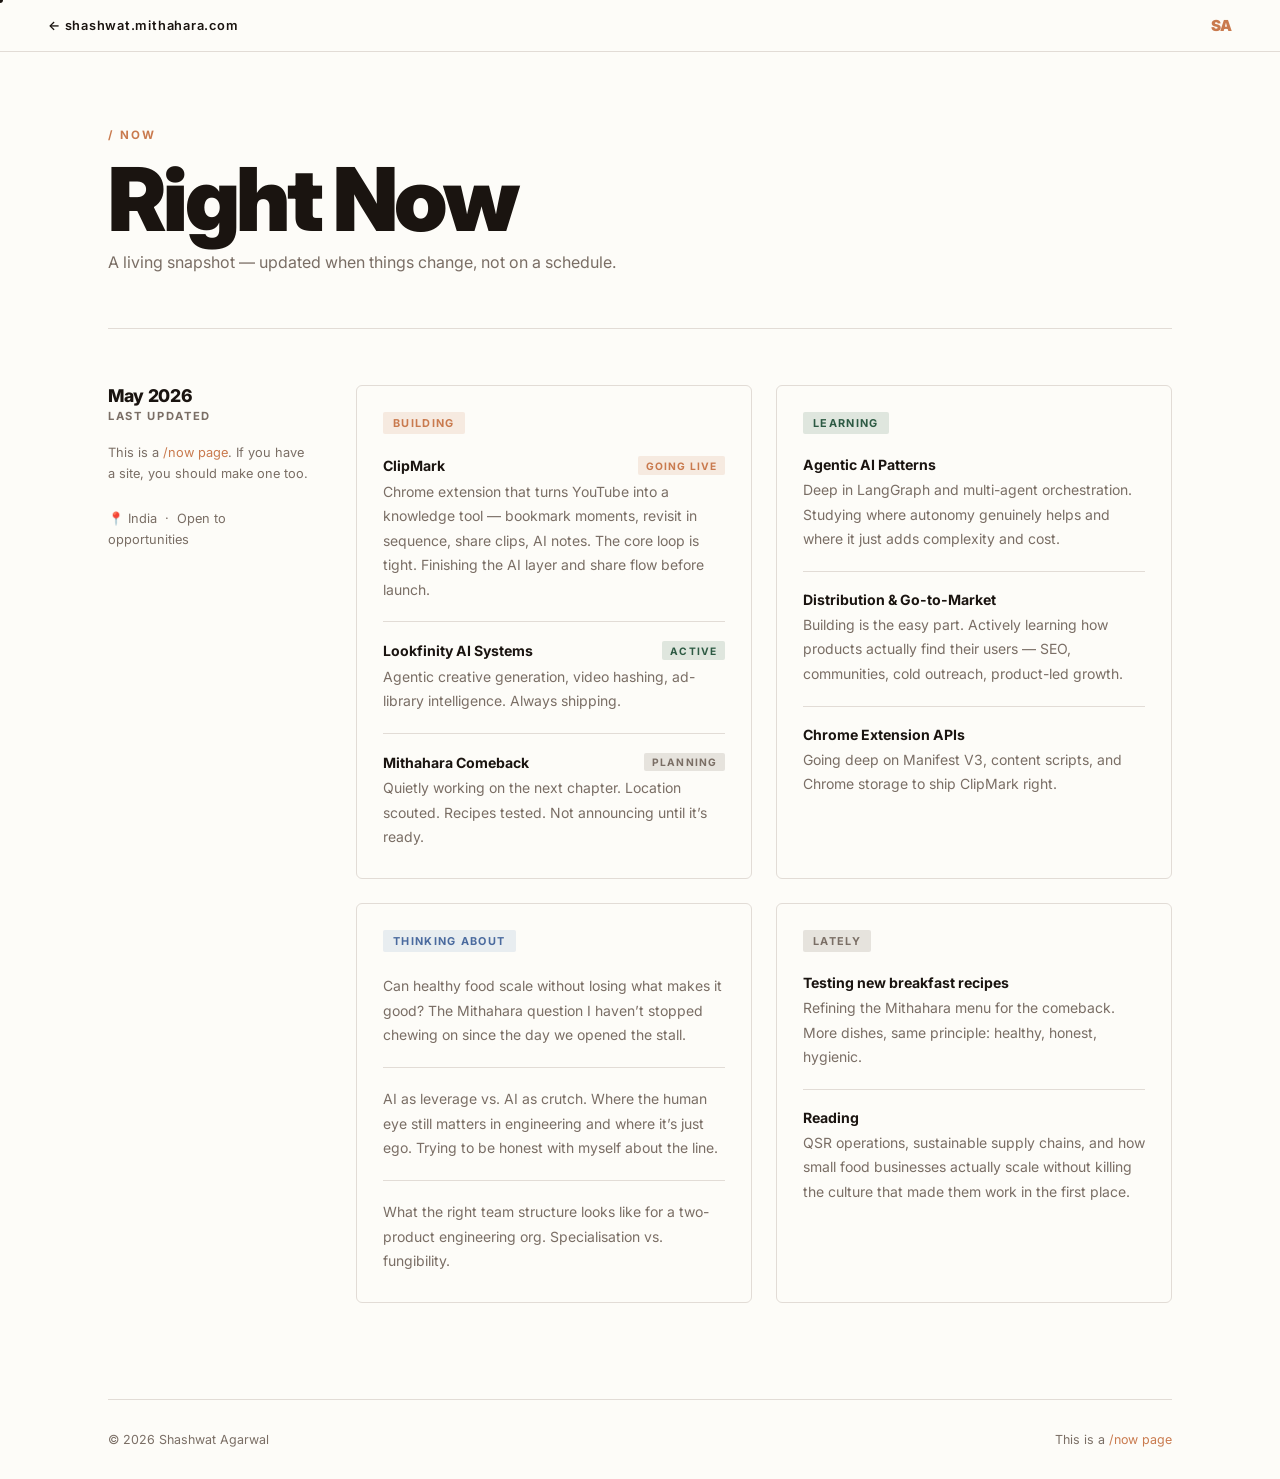
==== now.html @ 538aa61a "Add "Now" page and update navigation links for current focus Co-authored-by: Copilot <copilot@github" ====
<!DOCTYPE html>
<html lang="en">
<head>
  <meta charset="UTF-8" />
  <meta name="viewport" content="width=device-width, initial-scale=1.0" />
  <meta name="description" content="What Shashwat Agarwal is focused on right now — May 2026." />
  <title>Now — Shashwat Agarwal</title>
  <link rel="preconnect" href="https://fonts.googleapis.com" />
  <link rel="preconnect" href="https://fonts.gstatic.com" crossorigin />
  <link href="https://fonts.googleapis.com/css2?family=Inter:ital,wght@0,300;0,400;0,500;0,600;0,700;0,800;0,900;1,400&display=swap" rel="stylesheet" />
  <link rel="stylesheet" href="style.css" />
  <style>
    /* ── Now-page overrides ── */
    .now-page-nav {
      position: fixed; top: 0; left: 0; right: 0; z-index: 200;
      background: var(--bg);
      border-bottom: 1px solid var(--border);
      padding: 1rem 3rem;
      display: flex; justify-content: space-between; align-items: center;
    }
    .now-page-nav a {
      text-decoration: none; color: var(--text);
      font-size: 0.8rem; font-weight: 600;
      letter-spacing: 0.06em;
      display: flex; align-items: center; gap: 0.4rem;
      transition: color 0.2s;
    }
    .now-page-nav a:hover { color: var(--accent); }
    .now-page-logo {
      font-size: 0.95rem; font-weight: 900;
      letter-spacing: -0.02em; color: var(--accent);
    }
    .now-page-hero {
      padding: 8rem 0 0;
    }
    .now-page-eyebrow {
      font-size: 0.72rem; font-weight: 700;
      letter-spacing: 0.2em; text-transform: uppercase;
      color: var(--accent); margin-bottom: 0.8rem;
    }
    .now-page-title {
      font-size: clamp(3rem, 7vw, 5.5rem);
      font-weight: 900; letter-spacing: -0.04em;
      line-height: 1; color: var(--text);
      margin-bottom: 0.6rem;
    }
    .now-page-subtitle {
      font-size: 1rem; color: var(--muted);
      margin-bottom: 3.5rem;
    }
    .now-page-divider {
      height: 1px; background: var(--border); margin-bottom: 3.5rem;
    }
    .now-page-body {
      display: grid;
      grid-template-columns: 200px 1fr;
      gap: 3rem;
      padding-bottom: 6rem;
    }
    .now-page-meta {
      position: sticky; top: 5.5rem; align-self: start;
    }
    .now-page-meta-date {
      font-size: 1.1rem; font-weight: 800;
      letter-spacing: -0.02em; color: var(--text);
    }
    .now-page-meta-label {
      font-size: 0.7rem; font-weight: 700;
      letter-spacing: 0.15em; text-transform: uppercase;
      color: var(--muted); margin-top: 0.15rem;
    }
    .now-page-meta-note {
      font-size: 0.8rem; line-height: 1.65;
      color: var(--muted); margin-top: 1.2rem;
    }
    .now-page-meta-note a { color: var(--accent); text-decoration: none; }
    .now-page-meta-note a:hover { text-decoration: underline; }
    .now-page-cards {
      display: grid;
      grid-template-columns: repeat(2, 1fr);
      gap: 1.5rem;
    }
    .now-page-footer {
      border-top: 1px solid var(--border);
      padding: 2rem 0;
      display: flex; justify-content: space-between; align-items: center;
      font-size: 0.78rem; color: var(--muted);
    }
    .now-page-footer a {
      color: var(--accent); text-decoration: none;
    }
    .now-page-footer a:hover { text-decoration: underline; }
    @media (max-width: 1024px) {
      .now-page-nav { padding: 1rem 2rem; }
      .now-page-body { grid-template-columns: 1fr; gap: 1.5rem; }
      .now-page-meta { position: static; }
    }
    @media (max-width: 768px) {
      .now-page-nav { padding: 1rem 1.5rem; }
      .now-page-cards { grid-template-columns: 1fr; }
    }
  </style>
</head>
<body>
  <div class="scroll-bar" aria-hidden="true"></div>

  <nav class="now-page-nav">
    <a href="/">&#8592; shashwat.mithahara.com</a>
    <span class="now-page-logo">SA</span>
  </nav>

  <div class="container">
    <div class="now-page-hero">
      <div class="now-page-eyebrow">/ now</div>
      <h1 class="now-page-title">Right Now</h1>
      <p class="now-page-subtitle">A living snapshot &mdash; updated when things change, not on a schedule.</p>
      <div class="now-page-divider"></div>
    </div>

    <div class="now-page-body">

      <div class="now-page-meta">
        <div class="now-page-meta-date">May 2026</div>
        <div class="now-page-meta-label">Last updated</div>
        <div class="now-page-meta-note">
          This is a <a href="https://nownownow.com/about" target="_blank" rel="noopener noreferrer">/now page</a>.
          If you have a site, you should make one too.
        </div>
        <div class="now-page-meta-note" style="margin-top: 1.5rem;">
          📍 India &nbsp;&middot;&nbsp; Open to opportunities
        </div>
      </div>

      <div class="now-page-cards">

        <div class="now-card">
          <div class="now-card-header">
            <span class="now-tag now-tag-building">Building</span>
          </div>
          <div class="now-card-items">
            <div class="now-item">
              <div class="now-item-top">
                <span class="now-item-name">ClipMark</span>
                <span class="now-status now-status-live">Going Live</span>
              </div>
              <p class="now-item-desc">Chrome extension that turns YouTube into a knowledge tool &mdash; bookmark moments, revisit in sequence, share clips, AI notes. The core loop is tight. Finishing the AI layer and share flow before launch.</p>
            </div>
            <div class="now-item">
              <div class="now-item-top">
                <span class="now-item-name">Lookfinity AI Systems</span>
                <span class="now-status now-status-active">Active</span>
              </div>
              <p class="now-item-desc">Agentic creative generation, video hashing, ad-library intelligence. Always shipping.</p>
            </div>
            <div class="now-item">
              <div class="now-item-top">
                <span class="now-item-name">Mithahara Comeback</span>
                <span class="now-status now-status-planning">Planning</span>
              </div>
              <p class="now-item-desc">Quietly working on the next chapter. Location scouted. Recipes tested. Not announcing until it&rsquo;s ready.</p>
            </div>
          </div>
        </div>

        <div class="now-card">
          <div class="now-card-header">
            <span class="now-tag now-tag-learning">Learning</span>
          </div>
          <div class="now-card-items">
            <div class="now-item">
              <div class="now-item-top">
                <span class="now-item-name">Agentic AI Patterns</span>
              </div>
              <p class="now-item-desc">Deep in LangGraph and multi-agent orchestration. Studying where autonomy genuinely helps and where it just adds complexity and cost.</p>
            </div>
            <div class="now-item">
              <div class="now-item-top">
                <span class="now-item-name">Distribution &amp; Go-to-Market</span>
              </div>
              <p class="now-item-desc">Building is the easy part. Actively learning how products actually find their users &mdash; SEO, communities, cold outreach, product-led growth.</p>
            </div>
            <div class="now-item">
              <div class="now-item-top">
                <span class="now-item-name">Chrome Extension APIs</span>
              </div>
              <p class="now-item-desc">Going deep on Manifest V3, content scripts, and Chrome storage to ship ClipMark right.</p>
            </div>
          </div>
        </div>

        <div class="now-card">
          <div class="now-card-header">
            <span class="now-tag now-tag-thinking">Thinking About</span>
          </div>
          <div class="now-card-items">
            <div class="now-item">
              <p class="now-item-desc">Can healthy food scale without losing what makes it good? The Mithahara question I haven&rsquo;t stopped chewing on since the day we opened the stall.</p>
            </div>
            <div class="now-item">
              <p class="now-item-desc">AI as leverage vs. AI as crutch. Where the human eye still matters in engineering and where it&rsquo;s just ego. Trying to be honest with myself about the line.</p>
            </div>
            <div class="now-item">
              <p class="now-item-desc">What the right team structure looks like for a two-product engineering org. Specialisation vs. fungibility.</p>
            </div>
          </div>
        </div>

        <div class="now-card">
          <div class="now-card-header">
            <span class="now-tag now-tag-lately">Lately</span>
          </div>
          <div class="now-card-items">
            <div class="now-item">
              <div class="now-item-top">
                <span class="now-item-name">Testing new breakfast recipes</span>
              </div>
              <p class="now-item-desc">Refining the Mithahara menu for the comeback. More dishes, same principle: healthy, honest, hygienic.</p>
            </div>
            <div class="now-item">
              <div class="now-item-top">
                <span class="now-item-name">Reading</span>
              </div>
              <p class="now-item-desc">QSR operations, sustainable supply chains, and how small food businesses actually scale without killing the culture that made them work in the first place.</p>
            </div>
          </div>
        </div>

      </div>
    </div>

    <div class="now-page-footer">
      <span>&copy; 2026 Shashwat Agarwal</span>
      <span>This is a <a href="https://nownownow.com/about" target="_blank" rel="noopener noreferrer">/now page</a></span>
    </div>
  </div>

  <div class="cursor-dot" aria-hidden="true"></div>
  <div class="cursor-ring" aria-hidden="true"></div>

  <script>
    // Scroll progress bar
    const bar = document.querySelector('.scroll-bar');
    if (bar) {
      window.addEventListener('scroll', () => {
        const h = document.documentElement;
        bar.style.transform = `scaleX(${h.scrollTop / (h.scrollHeight - h.clientHeight)})`;
      }, { passive: true });
    }

    // Custom cursor
    const prefersMotion = window.matchMedia('(prefers-reduced-motion: no-preference)').matches;
    if (prefersMotion && window.matchMedia('(hover: hover)').matches) {
      const dot  = document.querySelector('.cursor-dot');
      const ring = document.querySelector('.cursor-ring');
      if (dot && ring) {
        let mx = -100, my = -100, rx = -100, ry = -100;
        window.addEventListener('mousemove', e => {
          mx = e.clientX; my = e.clientY;
          dot.style.left = mx + 'px'; dot.style.top = my + 'px';
        }, { passive: true });
        (function lerp() {
          rx += (mx - rx) * 0.12; ry += (my - ry) * 0.12;
          ring.style.left = rx + 'px'; ring.style.top = ry + 'px';
          requestAnimationFrame(lerp);
        })();
        document.querySelectorAll('a').forEach(el => {
          el.addEventListener('mouseenter', () => document.body.classList.add('cursor-hover'));
          el.addEventListener('mouseleave', () => document.body.classList.remove('cursor-hover'));
        });
      }
    }
  </script>
</body>
</html>
---- style.css ----
*, *::before, *::after { margin: 0; padding: 0; box-sizing: border-box; }

:root {
  --bg:      #FDFCF8;
  --text:    #1a1410;
  --accent:  #c97a4e;
  --green:   #2d5a43;
  --muted:   #7a6e65;
  --border:  #e2dcd6;
}

html { scroll-behavior: smooth; }

body {
  font-family: 'Inter', sans-serif;
  background: var(--bg);
  color: var(--text);
  overflow-x: hidden;
}

/* ─── NAV ─── */
nav {
  position: fixed; top: 0; left: 0; right: 0; z-index: 200;
  background: var(--bg);
  border-bottom: 1px solid var(--border);
  padding: 1rem 3rem;
  display: flex; justify-content: space-between; align-items: center;
  transition: transform 0.32s ease;
}
nav.nav-scrolled-down { transform: translateY(-100%); }
.nav-logo {
  font-size: 0.88rem; font-weight: 800;
  letter-spacing: 0.12em; text-transform: uppercase;
  color: var(--text);
}
.nav-links { display: flex; gap: 2.5rem; list-style: none; }
.nav-links a {
  color: var(--muted); text-decoration: none;
  font-size: 0.75rem; font-weight: 500;
  letter-spacing: 0.1em; text-transform: uppercase;
  transition: color 0.2s;
}
.nav-links a:hover { color: var(--accent); }

/* ─── CONTAINER ─── */
.container { max-width: 1160px; margin: 0 auto; padding: 0 3rem; }

/* ─── HERO ─── */
.hero {
  padding-top: 66px;
  border-bottom: 1px solid var(--border);
}
.hero-top {
  padding: 4rem 0 2.5rem;
  border-bottom: 1px solid var(--border);
  transform-origin: center top;
  will-change: transform, opacity, filter;
}
.hero-eyebrow {
  display: inline-flex; align-items: center; gap: 0.7rem;
  font-size: 0.72rem; font-weight: 700;
  letter-spacing: 0.2em; text-transform: uppercase;
  color: var(--accent); margin-bottom: 1.8rem;
}
.hero-eyebrow::before {
  content: ''; display: block;
  width: 32px; height: 1.5px; background: var(--accent);
}
h1.hero-name {
  font-size: clamp(5.5rem, 13vw, 11rem);
  font-weight: 900; line-height: 0.88;
  letter-spacing: -0.045em;
  color: var(--text);
}
h1.hero-name .line-accent { color: var(--accent); }

.hero-bottom {
  display: grid; grid-template-columns: 1fr 1fr;
  gap: 3rem; align-items: end;
  padding: 2.5rem 0;
  will-change: transform, opacity;
}
.hero-role {
  font-size: 0.95rem; font-weight: 700;
  letter-spacing: 0.04em; color: var(--text);
  margin-bottom: 0.7rem; text-transform: uppercase;
}
.hero-desc {
  font-size: 0.95rem; color: var(--muted);
  line-height: 1.9; max-width: 460px;
}
.hero-right {
  display: flex; flex-direction: column;
  align-items: flex-end; gap: 1.8rem;
}
.hero-available {
  display: flex; align-items: center; gap: 0.55rem;
  font-size: 0.76rem; color: var(--muted);
  letter-spacing: 0.06em; text-transform: uppercase;
}
.status-dot {
  width: 7px; height: 7px; border-radius: 50%;
  background: var(--green); flex-shrink: 0;
  animation: pulse-dot 2.5s infinite;
}
@keyframes pulse-dot {
  0%,100% { opacity: 1; transform: scale(1); }
  50%      { opacity: 0.45; transform: scale(1.6); }
}
.hero-cta { display: flex; gap: 0.8rem; }

/* ─── BUTTONS ─── */
.btn {
  display: inline-flex; align-items: center; gap: 0.45rem;
  padding: 0.75rem 1.6rem;
  font-size: 0.75rem; font-weight: 700;
  letter-spacing: 0.1em; text-transform: uppercase;
  cursor: pointer; text-decoration: none;
  transition: all 0.22s; border-radius: 3px;
}
.btn-primary  { background: var(--accent); color: #fff; border: 1.5px solid var(--accent); }
.btn-primary:hover  { background: #b86a3c; border-color: #b86a3c; }
.btn-secondary { background: transparent; color: var(--text); border: 1.5px solid var(--border); }
.btn-secondary:hover { border-color: var(--text); }

/* ─── SECTION WRAPPER ─── */
.section-wrap { border-bottom: 1px solid var(--border); }

.section-header {
  display: grid; grid-template-columns: 200px 1fr;
  gap: 3rem; align-items: baseline;
  padding: 3.5rem 0 2.5rem;
  position: relative;
}
.section-header::after {
  content: '';
  position: absolute;
  bottom: 0; left: 0; right: 0;
  height: 1px;
  background: var(--border);
  transform-origin: left;
  transform: scaleX(0);
  transition: transform 0.9s cubic-bezier(0.22, 1, 0.36, 1) 0.15s;
}
.section-header.line-drawn::after { transform: scaleX(1); }
.section-num {
  font-size: 0.7rem; font-weight: 700;
  letter-spacing: 0.2em; text-transform: uppercase;
  color: var(--accent); padding-top: 0.4rem;
  position: sticky; top: 5.5rem; align-self: start;
}
.section-title {
  font-size: clamp(2rem, 4vw, 3rem);
  font-weight: 900; letter-spacing: -0.04em;
  overflow: visible;
}

/* ─── WORD-SPLIT TITLE REVEAL ─── */
.word-wrap { display: inline-block; overflow: hidden; vertical-align: bottom; }
@media (prefers-reduced-motion: no-preference) {
  .word-inner {
    display: inline-block;
    transform: translateY(110%);
    transition: transform 0.72s cubic-bezier(0.22, 1, 0.36, 1) calc(var(--wi, 0) * 80ms);
  }
  .section-title.revealed .word-inner { transform: translateY(0); }
}

/* ─── ABOUT ─── */
.about-layout {
  display: grid; grid-template-columns: 200px 1fr;
  gap: 3rem; padding: 3rem 0;
}
.about-avatar {
  width: 100%; aspect-ratio: 1;
  border-radius: 6px; overflow: hidden;
  margin-bottom: 2rem;
}
.about-avatar img {
  width: 100%; height: 100%; object-fit: cover; object-position: center top;
  display: block;
}
.stat-stack { display: flex; flex-direction: column; gap: 1.4rem; }
.stat-num {
  font-size: 2.2rem; font-weight: 900;
  color: var(--accent); letter-spacing: -0.04em; line-height: 1;
}
.stat-lbl {
  font-size: 0.65rem; font-weight: 700;
  text-transform: uppercase; letter-spacing: 0.12em;
  color: var(--muted); margin-top: 0.2rem;
}
.about-body p {
  font-size: 0.97rem; color: var(--muted);
  line-height: 1.95; margin-bottom: 1.3rem;
}
.about-body p:last-child { margin-bottom: 0; }
.highlight { color: var(--accent); font-weight: 600; }

/* ─── SKILLS ─── */
.skills-layout {
  display: grid; grid-template-columns: 200px 1fr;
  gap: 3rem; padding: 3rem 0;
}
.skills-grid { display: flex; flex-wrap: wrap; gap: 0.6rem; align-content: flex-start; }
.skill-tag {
  display: flex; align-items: center; gap: 0.5rem;
  border: 1.5px solid var(--border); border-radius: 3px;
  padding: 0.5rem 1rem; font-size: 0.83rem; font-weight: 500; color: var(--text);
  transition: all 0.2s;
}
.skill-tag:hover { border-color: var(--accent); color: var(--accent); transform: translateY(-2px) rotate(0.4deg); }
.skill-tag i[class^="devicon"] { font-size: 1.05rem; flex-shrink: 0; line-height: 1; }
.skill-dot { width: 7px; height: 7px; border-radius: 50%; flex-shrink: 0; }
.skill-category-label { width: 100%; font-size: 0.68rem; letter-spacing: 0.12em; text-transform: uppercase; color: var(--muted); margin-top: 1rem; padding-bottom: 0.1rem; }
.skill-category-label:first-child { margin-top: 0; }

/* ─── EXPERIENCE ─── */
.exp-item {
  display: grid; grid-template-columns: 200px 1fr;
  gap: 3rem; padding: 2.5rem 0;
  border-bottom: 1px solid var(--border);
}
.exp-meta { padding-top: 0.2rem; position: sticky; top: 5.5rem; align-self: start; }
.exp-period {
  font-size: 0.73rem; font-weight: 600;
  color: var(--muted); letter-spacing: 0.06em;
  text-transform: uppercase; margin-bottom: 0.6rem; line-height: 1.6;
}
.exp-badge {
  display: inline-block; font-size: 0.65rem; font-weight: 700;
  letter-spacing: 0.12em; text-transform: uppercase;
  padding: 0.2rem 0.55rem; border-radius: 2px;
  background: rgba(45,90,67,0.1); color: var(--green);
}
.exp-company { font-size: 1.2rem; font-weight: 800; letter-spacing: -0.025em; margin-bottom: 0.3rem; }
.exp-role { font-size: 0.85rem; font-weight: 600; color: var(--accent); margin-bottom: 0.25rem; }
.exp-location { font-size: 0.75rem; color: var(--muted); margin-bottom: 1rem; font-style: italic; }
.exp-desc { font-size: 0.9rem; color: var(--muted); line-height: 1.85; margin-bottom: 1rem; }
.exp-skills { display: flex; flex-wrap: wrap; gap: 0.4rem; }
.exp-skill {
  font-size: 0.7rem; font-weight: 600; padding: 0.2rem 0.65rem;
  border: 1px solid var(--border); border-radius: 2px; color: var(--muted);
}

/* ─── CONTACT ─── */
.contact-layout {
  display: grid; grid-template-columns: 200px 1fr;
  gap: 3rem; padding: 3rem 0;
}
.contact-grid { display: grid; grid-template-columns: repeat(auto-fit, minmax(200px, 1fr)); }
a.contact-card {
  display: flex; flex-direction: column; gap: 0.5rem;
  padding: 2rem 1.8rem; text-decoration: none; color: var(--text);
  border: 1px solid var(--border); margin: 0 -1px -1px 0;
  transition: background 0.22s, color 0.22s, border-color 0.22s;
}
a.contact-card:hover { background: var(--accent); color: #fff; border-color: var(--accent); }
a.contact-card:hover .contact-lbl { color: rgba(255,255,255,0.65); }
.contact-icon { font-size: 1.3rem; margin-bottom: 0.6rem; display: flex; align-items: center; }
.contact-icon svg { width: 28px; height: 28px; transition: filter 0.22s; }
a.contact-card:hover .contact-icon svg { filter: brightness(0) invert(1); }
.contact-lbl {
  font-size: 0.65rem; font-weight: 700;
  letter-spacing: 0.15em; text-transform: uppercase; color: var(--muted);
}
.contact-val { font-size: 0.88rem; font-weight: 600; word-break: break-all; }

/* ─── VENTURES ─── */
.venture-layout {
  display: grid; grid-template-columns: 200px 1fr;
  gap: 3rem; padding: 3rem 0;
}
.venture-meta { padding-top: 0.2rem; }
.venture-founded {
  font-size: 0.73rem; font-weight: 600; color: var(--muted);
  letter-spacing: 0.06em; text-transform: uppercase;
  margin-bottom: 0.6rem; line-height: 1.6;
}
.venture-status {
  display: inline-block; font-size: 0.65rem; font-weight: 700;
  letter-spacing: 0.1em; text-transform: uppercase;
  padding: 0.2rem 0.6rem; border-radius: 2px;
  background: rgba(45,90,67,0.1); color: var(--green);
  margin-bottom: 1rem;
}
.venture-link {
  display: block; font-size: 0.8rem; font-weight: 700;
  color: var(--accent); text-decoration: none;
  letter-spacing: 0.04em; transition: opacity 0.2s;
}
.venture-link:hover { opacity: 0.7; }
.venture-stat-strip {
  display: flex; flex-wrap: wrap; gap: 0; margin-bottom: 2.2rem;
  border: 1px solid var(--border); border-radius: 4px; overflow: hidden;
}
.venture-stat {
  flex: 1; min-width: 100px;
  padding: 1.1rem 1.2rem;
  border-right: 1px solid var(--border);
}
.venture-stat:last-child { border-right: none; }
.venture-stat .stat-num { font-size: 1.7rem; }
.venture-stat .stat-lbl { font-size: 0.6rem; }
.venture-item-body > p {
  font-size: 0.97rem; color: var(--muted);
  line-height: 1.95; margin-bottom: 1.3rem;
}
.venture-item-body > p:last-of-type { margin-bottom: 0; }
.venture-callout {
  border-left: 3px solid var(--accent);
  background: rgba(201,122,78,0.05);
  padding: 1.2rem 1.4rem;
  border-radius: 0 4px 4px 0;
  margin-bottom: 1.6rem;
}
.venture-callout-label {
  font-size: 0.65rem; font-weight: 700;
  letter-spacing: 0.16em; text-transform: uppercase;
  color: var(--accent); margin-bottom: 0.4rem;
}
.venture-callout p {
  font-size: 0.9rem; color: var(--text);
  font-weight: 600; line-height: 1.6; margin: 0;
}
.value-pills { display: flex; flex-wrap: wrap; gap: 0.5rem; margin-top: 1.8rem; }
.value-pill {
  font-size: 0.72rem; font-weight: 700;
  letter-spacing: 0.1em; text-transform: uppercase;
  padding: 0.35rem 0.9rem; border-radius: 2px;
  border: 1.5px solid var(--green); color: var(--green);
}
.venture-item {
  display: grid; grid-template-columns: 200px 1fr;
  gap: 3rem; padding: 2.5rem 0;
  border-bottom: 1px solid var(--border);
}
.venture-num {
  font-size: 2.5rem; font-weight: 900; color: var(--border);
  letter-spacing: -0.04em; line-height: 1; margin-bottom: 0.6rem;
}
.venture-item-meta { padding-top: 0.2rem; position: sticky; top: 5.5rem; align-self: start; }
.venture-item-name {
  font-size: 1.3rem; font-weight: 800;
  letter-spacing: -0.03em; margin-bottom: 1.5rem;
}
.venture-tag {
  display: block; font-size: 0.65rem; font-weight: 700;
  letter-spacing: 0.1em; text-transform: uppercase;
  padding: 0.2rem 0.6rem; border-radius: 2px; margin-bottom: 1rem;
}
.venture-tag-hiatus { background: rgba(45,90,67,0.1); color: var(--green); }
.venture-tag-pause  { background: rgba(201,122,78,0.1); color: var(--accent); }
.venture-tag-active { background: var(--green); color: #fff; }

/* ─── FOOTER ─── */
footer {
  padding: 2rem 3rem;
  display: flex; justify-content: space-between; align-items: center;
  color: var(--muted); font-size: 0.75rem; letter-spacing: 0.06em;
}

/* ─── SCROLL ANIMATIONS ─── */
.fade-in { opacity: 0; transform: translateY(20px); transition: opacity 0.55s ease, transform 0.55s ease; }
.fade-in.visible { opacity: 1; transform: translateY(0); }

/* ─── HERO ENTRANCE ─── */
@media (prefers-reduced-motion: no-preference) {
  @keyframes heroFade {
    from { opacity: 0; transform: translateY(16px); }
    to   { opacity: 1; transform: none; }
  }
  .hero-anim {
    animation: heroFade 0.65s cubic-bezier(0.22, 1, 0.36, 1) var(--d, 0s) both;
  }
}

/* ─── SCROLL PROGRESS BAR ─── */
.scroll-bar {
  position: fixed; top: 0; left: 0;
  height: 2px; width: 0%;
  background: var(--accent);
  z-index: 9999; pointer-events: none;
  transition: width 0.08s linear;
}

/* ─── CUSTOM CURSOR ─── */
.cursor-dot,
.cursor-ring {
  display: none;
}
@media (hover: hover) and (prefers-reduced-motion: no-preference) {
  body, a, button, .btn, .skill-tag, .contact-card, [role="button"], input, textarea, select { cursor: none; }
  .cursor-dot {
    display: block;
    position: fixed; width: 6px; height: 6px;
    border-radius: 50%; background: var(--text);
    pointer-events: none; z-index: 99999;
    transform: translate(-50%, -50%);
    transition: background 0.2s;
    top: 0; left: 0;
  }
  .cursor-ring {
    display: block;
    position: fixed; width: 28px; height: 28px;
    border-radius: 50%; border: 1.5px solid var(--accent);
    pointer-events: none; z-index: 99998;
    transform: translate(-50%, -50%);
    opacity: 0.6;
    transition: width 0.22s ease, height 0.22s ease, opacity 0.22s ease;
    top: 0; left: 0;
  }
  body.cursor-hover .cursor-ring {
    width: 44px; height: 44px; opacity: 1;
    background: color-mix(in srgb, var(--accent) 14%, transparent);
  }
  body.cursor-hover .cursor-dot {
    transform: translate(-50%, -50%) scale(0);
    transition: transform 0.18s cubic-bezier(0.22, 1, 0.36, 1);
  }
}

  }
}

/* ─── NOW ─── */
.now-layout {
  display: grid;
  grid-template-columns: 200px 1fr;
  gap: 3rem;
  padding: 2rem 0 4rem;
}
.now-meta {
  position: sticky; top: 5.5rem; align-self: start;
}
.now-date {
  font-size: 1.1rem; font-weight: 800;
  letter-spacing: -0.02em; color: var(--text);
}
.now-dateline {
  font-size: 0.72rem; font-weight: 600;
  letter-spacing: 0.14em; text-transform: uppercase;
  color: var(--muted); margin-top: 0.2rem;
}
.now-note {
  font-size: 0.82rem; line-height: 1.65;
  color: var(--muted); margin-top: 1.2rem;
}
.now-link {
  color: var(--accent); text-decoration: none;
}
.now-link:hover { text-decoration: underline; }
.now-cards {
  display: grid;
  grid-template-columns: repeat(2, 1fr);
  gap: 1.5rem;
}
.now-card {
  border: 1px solid var(--border);
  border-radius: 6px;
  padding: 1.6rem 1.6rem 1.8rem;
  display: flex; flex-direction: column; gap: 1.4rem;
}
.now-card-header { display: flex; align-items: center; gap: 0.6rem; }
.now-tag {
  font-size: 0.68rem; font-weight: 700;
  letter-spacing: 0.12em; text-transform: uppercase;
  padding: 0.25rem 0.65rem; border-radius: 2px;
}
.now-tag-building  { background: color-mix(in srgb, var(--accent) 14%, transparent); color: var(--accent); }
.now-tag-learning  { background: color-mix(in srgb, var(--green) 14%, transparent);  color: var(--green); }
.now-tag-thinking  { background: color-mix(in srgb, #6c8ebf 14%, transparent);        color: #4a6a9e; }
.now-tag-lately    { background: color-mix(in srgb, var(--muted) 18%, transparent);   color: var(--muted); }
.now-card-items {
  display: flex; flex-direction: column; gap: 1.2rem;
}
.now-item { display: flex; flex-direction: column; gap: 0.3rem; }
.now-item + .now-item {
  border-top: 1px solid var(--border);
  padding-top: 1.2rem;
}
.now-item-top {
  display: flex; align-items: center;
  justify-content: space-between; gap: 0.6rem;
  flex-wrap: wrap;
}
.now-item-name {
  font-size: 0.88rem; font-weight: 700;
  color: var(--text);
}
.now-status {
  font-size: 0.64rem; font-weight: 700;
  letter-spacing: 0.1em; text-transform: uppercase;
  padding: 0.2rem 0.55rem; border-radius: 2px; white-space: nowrap;
}
.now-status-live     { background: color-mix(in srgb, var(--accent) 14%, transparent); color: var(--accent); }
.now-status-active   { background: color-mix(in srgb, var(--green)  14%, transparent); color: var(--green); }
.now-status-planning { background: color-mix(in srgb, var(--muted)  18%, transparent); color: var(--muted); }
.now-item-desc {
  font-size: 0.875rem; line-height: 1.75;
  color: var(--muted);
}

/* ─── SIDE GUTTER LABELS ─── */
.gutter-label {
  position: fixed; top: 0; bottom: 0;
  pointer-events: none; z-index: 5;
  display: none;
  align-items: center;
  justify-content: center;
}
.gutter-left {
  left: 0; width: 2rem;
  writing-mode: vertical-rl;
  transform: rotate(180deg);
  font-size: 0.58rem; font-weight: 700;
  letter-spacing: 0.22em; text-transform: uppercase;
  color: var(--border); white-space: nowrap;
}
.gutter-right {
  right: 0; width: 2.5rem;
  flex-direction: column;
  text-align: center;
}
.gutter-section-num {
  font-size: 1.6rem; font-weight: 900;
  letter-spacing: -0.04em; color: var(--muted);
  line-height: 1; transition: color 0.4s ease, transform 0.4s ease;
  display: block;
}
.gutter-section-num.tick {
  color: var(--accent); transform: scale(1.15);
}
.gutter-section-of {
  font-size: 0.55rem; font-weight: 700;
  letter-spacing: 0.16em; text-transform: uppercase;
  color: var(--border); margin-top: 0.4rem; display: block;
}
@media (min-width: 1260px) {
  .gutter-label { display: flex; }
}

/* ─── EASTER TOAST ─── */
.easter-toast {
  position: fixed; bottom: 2.5rem; left: 50%;
  transform: translateX(-50%) translateY(12px);
  background: var(--text); color: var(--bg);
  padding: 0.7rem 1.5rem; border-radius: 4px;
  font-size: 0.78rem; font-weight: 600; letter-spacing: 0.03em;
  opacity: 0; pointer-events: none; z-index: 999999;
  transition: opacity 0.28s ease, transform 0.28s ease;
  white-space: nowrap;
}
.easter-toast.show {
  opacity: 1; transform: translateX(-50%) translateY(0);
}

/* ─── RESPONSIVE ─── */

/* ── Tablet (769px – 1024px) ── */
@media (max-width: 1024px) {
  nav { padding: 1rem 2rem; }
  .container { padding: 0 2rem; }
  .nav-links { gap: 1.8rem; }
  .now-layout { grid-template-columns: 1fr; gap: 1.5rem; }
  .now-meta { position: static; }
}

/* ── Mobile (≤ 768px) ── */
@media (max-width: 768px) {
  nav { padding: 1rem 1.5rem; }
  .container { padding: 0 1.5rem; }
  .nav-links { display: none; }
  /* Hamburger toggle */
  .nav-hamburger { display: flex; }
  h1.hero-name { font-size: clamp(3.8rem, 16vw, 6rem); }
  .hero-bottom { grid-template-columns: 1fr; gap: 2rem; }
  .hero-right { align-items: flex-start; }
  .section-header,
  .about-layout,
  .skills-layout,
  .contact-layout { grid-template-columns: 1fr; gap: 1.5rem; }
  /* Hide empty placeholder column spacers — they create dead grid rows */
  .skills-layout > :first-child,
  .contact-layout > :first-child { display: none; }
  .exp-item { grid-template-columns: 1fr; gap: 0.4rem; }
  footer { flex-direction: column; gap: 0.5rem; text-align: center; }
  .venture-layout { grid-template-columns: 1fr; gap: 1.5rem; }
  .venture-item   { grid-template-columns: 1fr; gap: 1rem; }
  .now-cards { grid-template-columns: 1fr; }
  .venture-stat-strip { flex-direction: column; }
  .venture-stat { border-right: none; border-bottom: 1px solid var(--border); }
  .venture-stat:last-child { border-bottom: none; }
}

/* ── Mobile nav drawer ── */
.nav-hamburger {
  display: none;
  flex-direction: column; justify-content: center; gap: 5px;
  width: 32px; height: 32px; background: none; border: none;
  cursor: pointer; padding: 4px; z-index: 200;
}
.nav-hamburger span {
  display: block; width: 22px; height: 2px;
  background: var(--text); border-radius: 1px;
  transition: transform 0.28s ease, opacity 0.28s ease;
  transform-origin: center;
}
.nav-hamburger.open span:nth-child(1) { transform: translateY(7px) rotate(45deg); }
.nav-hamburger.open span:nth-child(2) { opacity: 0; }
.nav-hamburger.open span:nth-child(3) { transform: translateY(-7px) rotate(-45deg); }

.nav-drawer {
  position: fixed; top: 0; left: 0; right: 0; bottom: 0;
  background: var(--bg); z-index: 160;
  display: flex; flex-direction: column; align-items: center; justify-content: center;
  gap: 2.5rem; list-style: none;
  opacity: 0; pointer-events: none;
  transform: translateY(-8px);
  transition: opacity 0.28s ease, transform 0.28s ease;
}
.nav-drawer.open { opacity: 1; pointer-events: auto; transform: none; }
.nav-drawer a {
  font-size: 1.4rem; font-weight: 700; letter-spacing: 0.08em;
  text-transform: uppercase; color: var(--text); text-decoration: none;
  transition: color 0.2s;
}
.nav-drawer a:hover { color: var(--accent); }
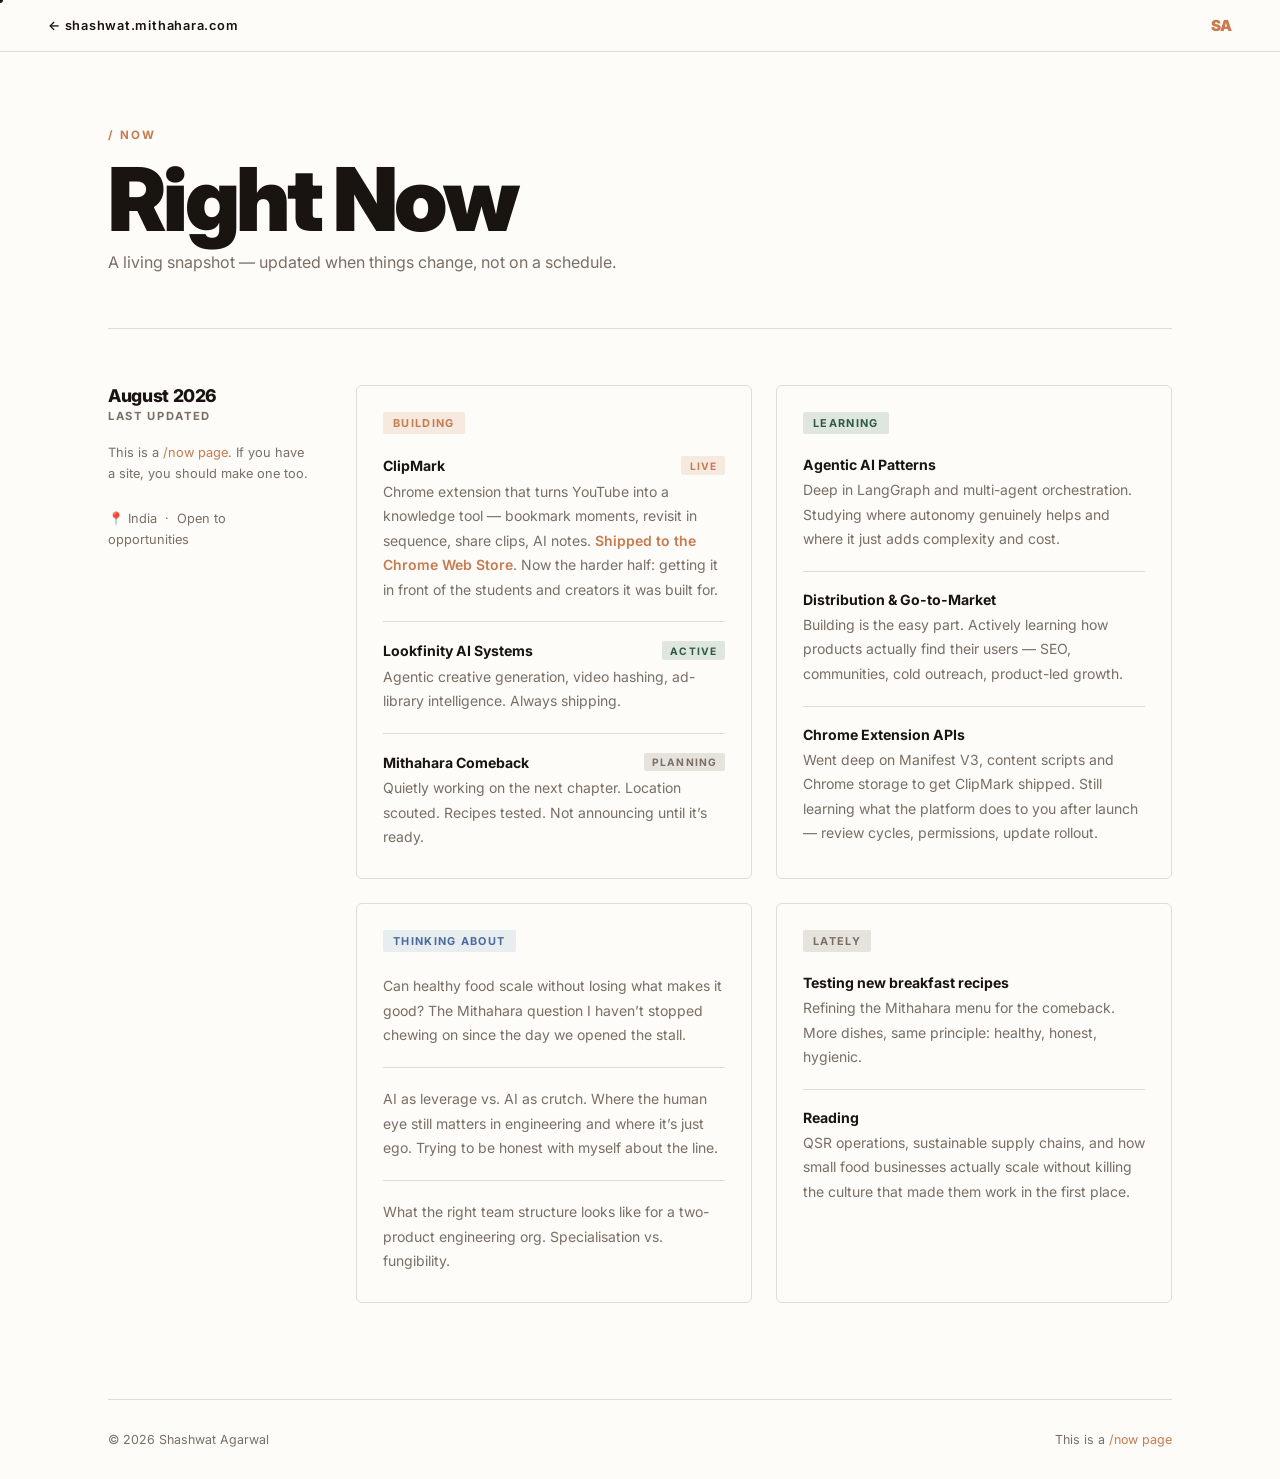
==== commit 4600180c: "Explain the reasoning behind the work, not just the output The portfolio described what was built bu" ====
--- a/now.html
+++ b/now.html
@@ -3,7 +3,7 @@
 <head>
   <meta charset="UTF-8" />
   <meta name="viewport" content="width=device-width, initial-scale=1.0" />
-  <meta name="description" content="What Shashwat Agarwal is focused on right now — May 2026." />
+  <meta name="description" content="What Shashwat Agarwal is focused on right now — August 2026." />
   <title>Now — Shashwat Agarwal</title>
   <link rel="preconnect" href="https://fonts.googleapis.com" />
   <link rel="preconnect" href="https://fonts.gstatic.com" crossorigin />
@@ -120,7 +120,7 @@
     <div class="now-page-body">
 
       <div class="now-page-meta">
-        <div class="now-page-meta-date">May 2026</div>
+        <div class="now-page-meta-date">August 2026</div>
         <div class="now-page-meta-label">Last updated</div>
         <div class="now-page-meta-note">
           This is a <a href="https://nownownow.com/about" target="_blank" rel="noopener noreferrer">/now page</a>.
@@ -141,9 +141,9 @@
             <div class="now-item">
               <div class="now-item-top">
                 <span class="now-item-name">ClipMark</span>
-                <span class="now-status now-status-live">Going Live</span>
-              </div>
-              <p class="now-item-desc">Chrome extension that turns YouTube into a knowledge tool &mdash; bookmark moments, revisit in sequence, share clips, AI notes. The core loop is tight. Finishing the AI layer and share flow before launch.</p>
+                <span class="now-status now-status-live">Live</span>
+              </div>
+              <p class="now-item-desc">Chrome extension that turns YouTube into a knowledge tool &mdash; bookmark moments, revisit in sequence, share clips, AI notes. <a href="https://chromewebstore.google.com/detail/clipmark/iboippnihpcnnglgboaiedaiimbiolgg" target="_blank" rel="noopener noreferrer" style="color:var(--accent);text-decoration:none;font-weight:600;">Shipped to the Chrome Web Store</a>. Now the harder half: getting it in front of the students and creators it was built for.</p>
             </div>
             <div class="now-item">
               <div class="now-item-top">
@@ -183,7 +183,7 @@
               <div class="now-item-top">
                 <span class="now-item-name">Chrome Extension APIs</span>
               </div>
-              <p class="now-item-desc">Going deep on Manifest V3, content scripts, and Chrome storage to ship ClipMark right.</p>
+              <p class="now-item-desc">Went deep on Manifest V3, content scripts and Chrome storage to get ClipMark shipped. Still learning what the platform does to you after launch &mdash; review cycles, permissions, update rollout.</p>
             </div>
           </div>
         </div>
--- a/style.css
+++ b/style.css
@@ -196,6 +196,48 @@
 }
 .about-body p:last-child { margin-bottom: 0; }
 .highlight { color: var(--accent); font-weight: 600; }
+
+/* ─── WHAT I BELIEVE ─── */
+.beliefs {
+  border-top: 1px solid var(--border);
+  padding: 3rem 0 1rem;
+  display: grid;
+  grid-template-columns: 200px 1fr;
+  gap: 3rem;
+}
+.beliefs-label {
+  font-size: 0.7rem; font-weight: 700;
+  letter-spacing: 0.2em; text-transform: uppercase;
+  color: var(--accent); padding-top: 0.2rem;
+  position: sticky; top: 5.5rem; align-self: start;
+}
+.beliefs-grid {
+  display: grid;
+  grid-template-columns: repeat(2, 1fr);
+  gap: 0;
+}
+.belief-item {
+  padding: 1.8rem 2rem 1.8rem 0;
+  border-bottom: 1px solid var(--border);
+}
+.belief-item:nth-child(odd) {
+  border-right: 1px solid var(--border);
+  padding-right: 2rem;
+}
+.belief-item:nth-child(even) {
+  padding-left: 2rem;
+  padding-right: 0;
+}
+.belief-item:nth-last-child(-n+2) { border-bottom: none; }
+.belief-num {
+  font-size: 0.68rem; font-weight: 700;
+  letter-spacing: 0.15em; color: var(--accent);
+  margin-bottom: 0.7rem;
+}
+.belief-text {
+  font-size: 0.93rem; line-height: 1.8;
+  color: var(--muted);
+}
 
 /* ─── SKILLS ─── */
 .skills-layout {
@@ -584,9 +626,19 @@
   .skills-layout > :first-child,
   .contact-layout > :first-child { display: none; }
   .exp-item { grid-template-columns: 1fr; gap: 0.4rem; }
+  .exp-meta { position: static; }
   footer { flex-direction: column; gap: 0.5rem; text-align: center; }
   .venture-layout { grid-template-columns: 1fr; gap: 1.5rem; }
   .venture-item   { grid-template-columns: 1fr; gap: 1rem; }
+  .venture-item-meta { position: static; }
+  .section-num { position: static; }
+  .beliefs { grid-template-columns: 1fr; gap: 1rem; }
+  .beliefs-label { position: static; }
+  .beliefs-grid { grid-template-columns: 1fr; }
+  .belief-item:nth-child(odd) { border-right: none; padding-right: 0; }
+  .belief-item:nth-child(even) { padding-left: 0; }
+  .belief-item:nth-last-child(-n+2) { border-bottom: 1px solid var(--border); }
+  .belief-item:last-child { border-bottom: none; }
   .now-cards { grid-template-columns: 1fr; }
   .venture-stat-strip { flex-direction: column; }
   .venture-stat { border-right: none; border-bottom: 1px solid var(--border); }
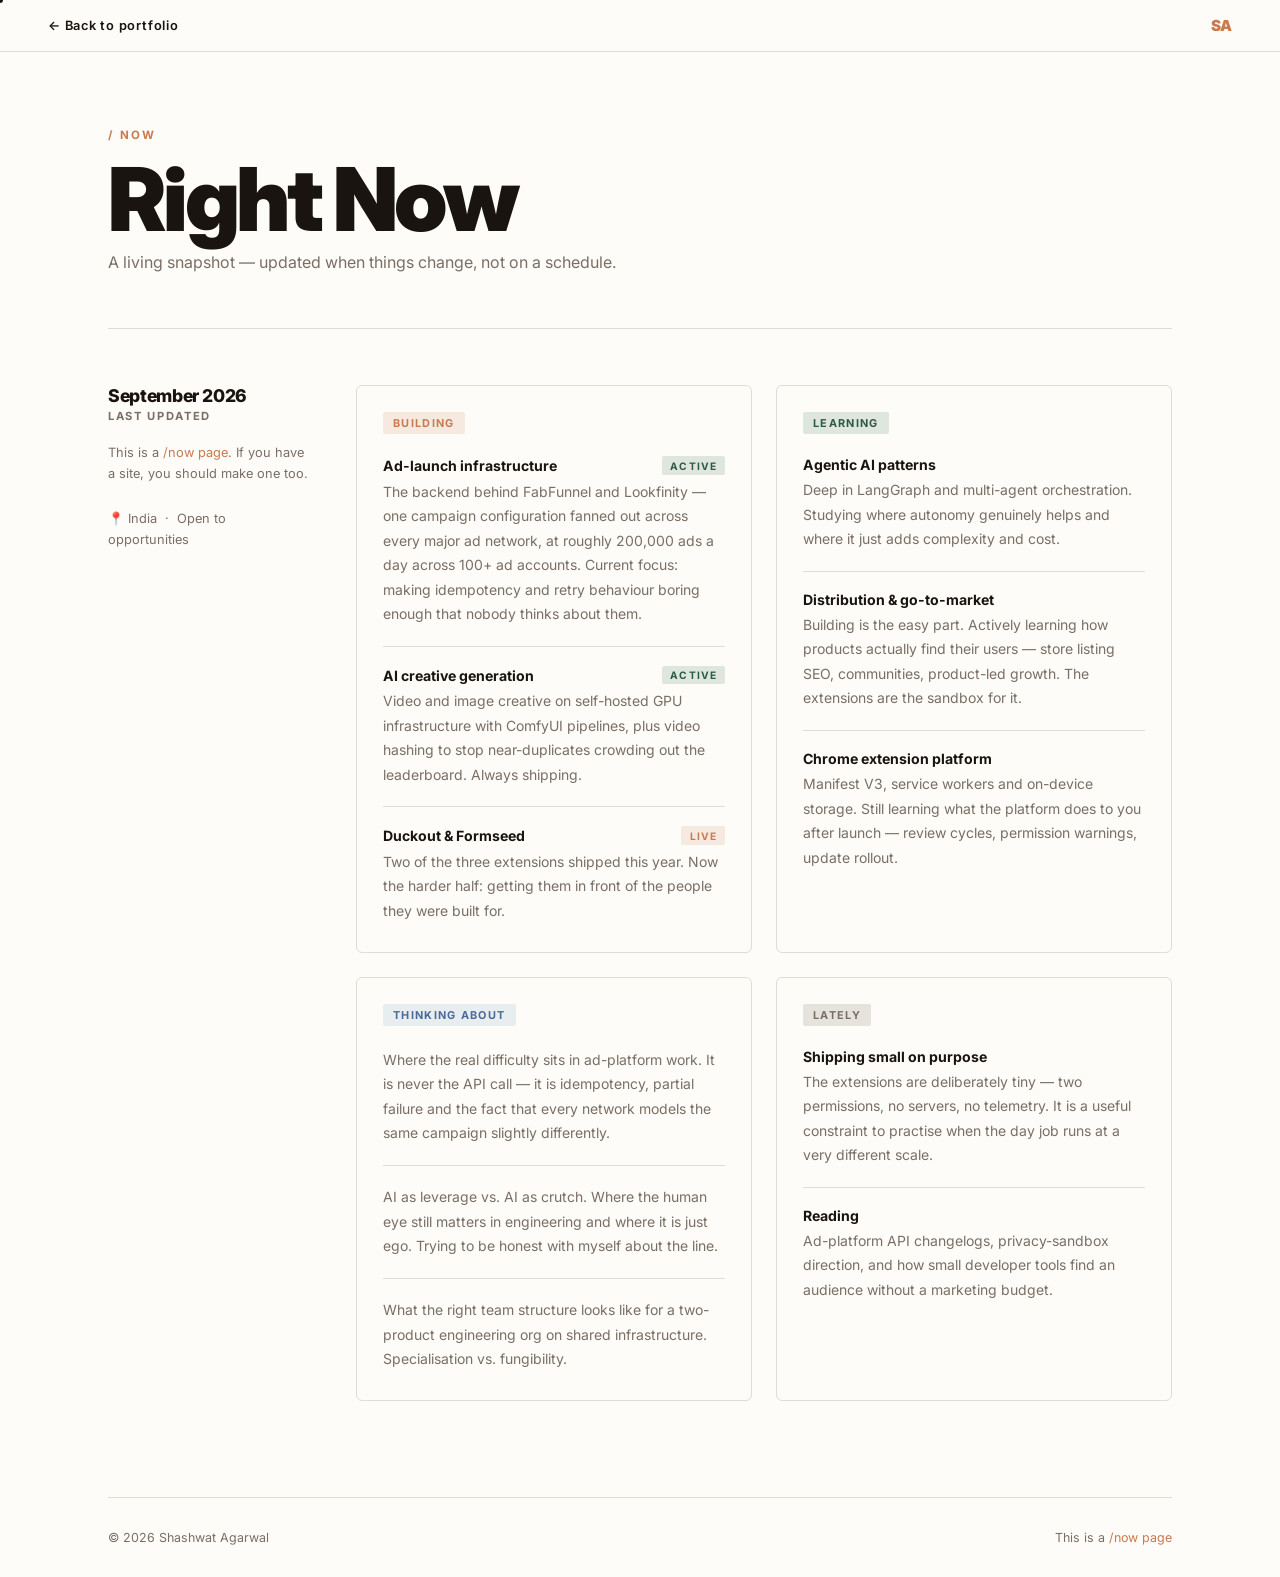
==== commit 22a836cc: "feat: MarTech-forward site rewrite; demote side projects Reposition the site around the ad-platform " ====
--- a/now.html
+++ b/now.html
@@ -3,7 +3,7 @@
 <head>
   <meta charset="UTF-8" />
   <meta name="viewport" content="width=device-width, initial-scale=1.0" />
-  <meta name="description" content="What Shashwat Agarwal is focused on right now — August 2026." />
+  <meta name="description" content="What Shashwat Agarwal is focused on right now — September 2026." />
   <title>Now — Shashwat Agarwal</title>
   <link rel="preconnect" href="https://fonts.googleapis.com" />
   <link rel="preconnect" href="https://fonts.gstatic.com" crossorigin />
@@ -105,7 +105,7 @@
   <div class="scroll-bar" aria-hidden="true"></div>
 
   <nav class="now-page-nav">
-    <a href="/">&#8592; shashwat.mithahara.com</a>
+    <a href="/">&#8592; Back to portfolio</a>
     <span class="now-page-logo">SA</span>
   </nav>
 
@@ -120,7 +120,7 @@
     <div class="now-page-body">
 
       <div class="now-page-meta">
-        <div class="now-page-meta-date">August 2026</div>
+        <div class="now-page-meta-date">September 2026</div>
         <div class="now-page-meta-label">Last updated</div>
         <div class="now-page-meta-note">
           This is a <a href="https://nownownow.com/about" target="_blank" rel="noopener noreferrer">/now page</a>.
@@ -140,24 +140,24 @@
           <div class="now-card-items">
             <div class="now-item">
               <div class="now-item-top">
-                <span class="now-item-name">ClipMark</span>
+                <span class="now-item-name">Ad-launch infrastructure</span>
+                <span class="now-status now-status-active">Active</span>
+              </div>
+              <p class="now-item-desc">The backend behind FabFunnel and Lookfinity &mdash; one campaign configuration fanned out across every major ad network, at roughly 200,000 ads a day across 100+ ad accounts. Current focus: making idempotency and retry behaviour boring enough that nobody thinks about them.</p>
+            </div>
+            <div class="now-item">
+              <div class="now-item-top">
+                <span class="now-item-name">AI creative generation</span>
+                <span class="now-status now-status-active">Active</span>
+              </div>
+              <p class="now-item-desc">Video and image creative on self-hosted GPU infrastructure with ComfyUI pipelines, plus video hashing to stop near-duplicates crowding out the leaderboard. Always shipping.</p>
+            </div>
+            <div class="now-item">
+              <div class="now-item-top">
+                <span class="now-item-name">Duckout &amp; Formseed</span>
                 <span class="now-status now-status-live">Live</span>
               </div>
-              <p class="now-item-desc">Chrome extension that turns YouTube into a knowledge tool &mdash; bookmark moments, revisit in sequence, share clips, AI notes. <a href="https://chromewebstore.google.com/detail/clipmark/iboippnihpcnnglgboaiedaiimbiolgg" target="_blank" rel="noopener noreferrer" style="color:var(--accent);text-decoration:none;font-weight:600;">Shipped to the Chrome Web Store</a>. Now the harder half: getting it in front of the students and creators it was built for.</p>
-            </div>
-            <div class="now-item">
-              <div class="now-item-top">
-                <span class="now-item-name">Lookfinity AI Systems</span>
-                <span class="now-status now-status-active">Active</span>
-              </div>
-              <p class="now-item-desc">Agentic creative generation, video hashing, ad-library intelligence. Always shipping.</p>
-            </div>
-            <div class="now-item">
-              <div class="now-item-top">
-                <span class="now-item-name">Mithahara Comeback</span>
-                <span class="now-status now-status-planning">Planning</span>
-              </div>
-              <p class="now-item-desc">Quietly working on the next chapter. Location scouted. Recipes tested. Not announcing until it&rsquo;s ready.</p>
+              <p class="now-item-desc">Two of the three extensions shipped this year. Now the harder half: getting them in front of the people they were built for.</p>
             </div>
           </div>
         </div>
@@ -169,21 +169,21 @@
           <div class="now-card-items">
             <div class="now-item">
               <div class="now-item-top">
-                <span class="now-item-name">Agentic AI Patterns</span>
+                <span class="now-item-name">Agentic AI patterns</span>
               </div>
               <p class="now-item-desc">Deep in LangGraph and multi-agent orchestration. Studying where autonomy genuinely helps and where it just adds complexity and cost.</p>
             </div>
             <div class="now-item">
               <div class="now-item-top">
-                <span class="now-item-name">Distribution &amp; Go-to-Market</span>
-              </div>
-              <p class="now-item-desc">Building is the easy part. Actively learning how products actually find their users &mdash; SEO, communities, cold outreach, product-led growth.</p>
-            </div>
-            <div class="now-item">
-              <div class="now-item-top">
-                <span class="now-item-name">Chrome Extension APIs</span>
-              </div>
-              <p class="now-item-desc">Went deep on Manifest V3, content scripts and Chrome storage to get ClipMark shipped. Still learning what the platform does to you after launch &mdash; review cycles, permissions, update rollout.</p>
+                <span class="now-item-name">Distribution &amp; go-to-market</span>
+              </div>
+              <p class="now-item-desc">Building is the easy part. Actively learning how products actually find their users &mdash; store listing SEO, communities, product-led growth. The extensions are the sandbox for it.</p>
+            </div>
+            <div class="now-item">
+              <div class="now-item-top">
+                <span class="now-item-name">Chrome extension platform</span>
+              </div>
+              <p class="now-item-desc">Manifest V3, service workers and on-device storage. Still learning what the platform does to you after launch &mdash; review cycles, permission warnings, update rollout.</p>
             </div>
           </div>
         </div>
@@ -194,13 +194,13 @@
           </div>
           <div class="now-card-items">
             <div class="now-item">
-              <p class="now-item-desc">Can healthy food scale without losing what makes it good? The Mithahara question I haven&rsquo;t stopped chewing on since the day we opened the stall.</p>
-            </div>
-            <div class="now-item">
-              <p class="now-item-desc">AI as leverage vs. AI as crutch. Where the human eye still matters in engineering and where it&rsquo;s just ego. Trying to be honest with myself about the line.</p>
-            </div>
-            <div class="now-item">
-              <p class="now-item-desc">What the right team structure looks like for a two-product engineering org. Specialisation vs. fungibility.</p>
+              <p class="now-item-desc">Where the real difficulty sits in ad-platform work. It is never the API call &mdash; it is idempotency, partial failure and the fact that every network models the same campaign slightly differently.</p>
+            </div>
+            <div class="now-item">
+              <p class="now-item-desc">AI as leverage vs. AI as crutch. Where the human eye still matters in engineering and where it is just ego. Trying to be honest with myself about the line.</p>
+            </div>
+            <div class="now-item">
+              <p class="now-item-desc">What the right team structure looks like for a two-product engineering org on shared infrastructure. Specialisation vs. fungibility.</p>
             </div>
           </div>
         </div>
@@ -212,15 +212,15 @@
           <div class="now-card-items">
             <div class="now-item">
               <div class="now-item-top">
-                <span class="now-item-name">Testing new breakfast recipes</span>
-              </div>
-              <p class="now-item-desc">Refining the Mithahara menu for the comeback. More dishes, same principle: healthy, honest, hygienic.</p>
+                <span class="now-item-name">Shipping small on purpose</span>
+              </div>
+              <p class="now-item-desc">The extensions are deliberately tiny &mdash; two permissions, no servers, no telemetry. It is a useful constraint to practise when the day job runs at a very different scale.</p>
             </div>
             <div class="now-item">
               <div class="now-item-top">
                 <span class="now-item-name">Reading</span>
               </div>
-              <p class="now-item-desc">QSR operations, sustainable supply chains, and how small food businesses actually scale without killing the culture that made them work in the first place.</p>
+              <p class="now-item-desc">Ad-platform API changelogs, privacy-sandbox direction, and how small developer tools find an audience without a marketing budget.</p>
             </div>
           </div>
         </div>
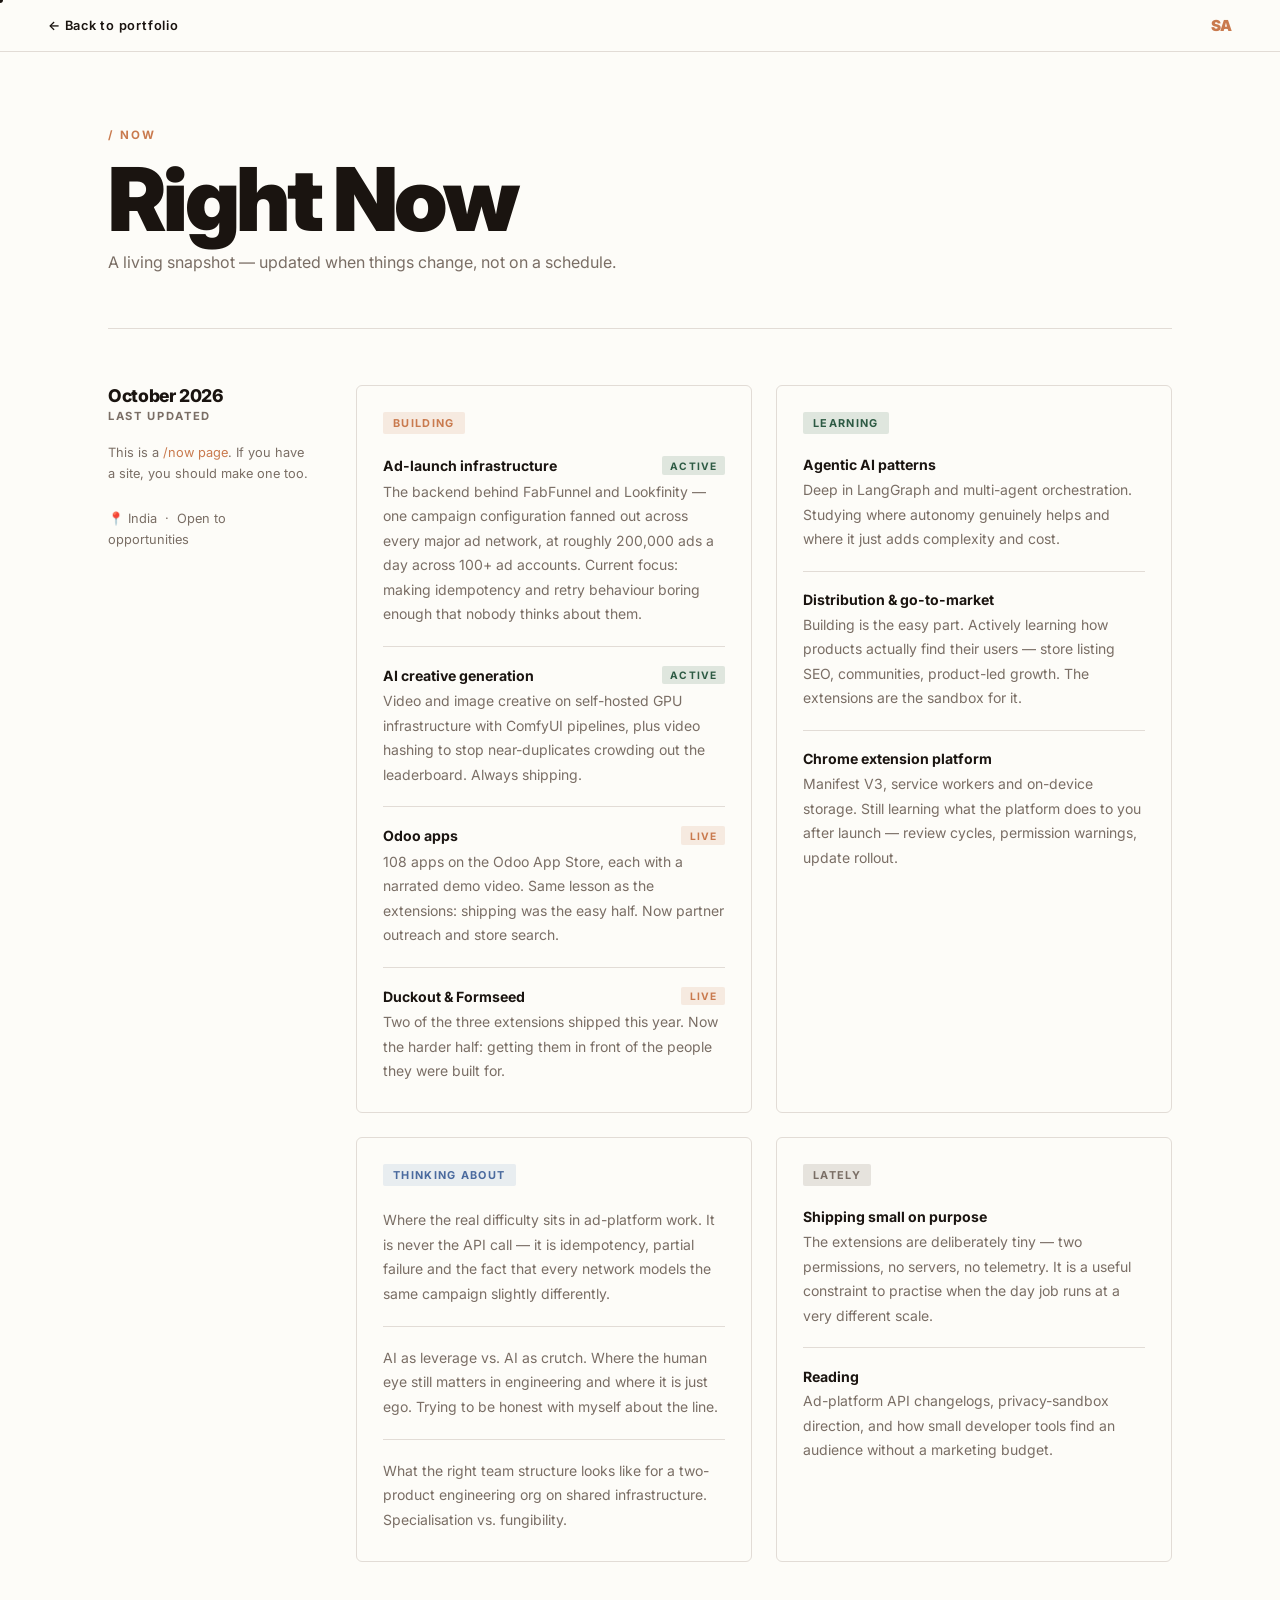
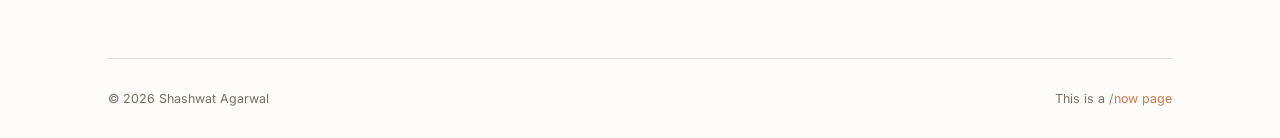
==== commit 9b76a0a4: "feat: add the Odoo app catalogue to side projects; /now for October 108 apps live on the Odoo App St" ====
--- a/now.html
+++ b/now.html
@@ -3,7 +3,7 @@
 <head>
   <meta charset="UTF-8" />
   <meta name="viewport" content="width=device-width, initial-scale=1.0" />
-  <meta name="description" content="What Shashwat Agarwal is focused on right now — September 2026." />
+  <meta name="description" content="What Shashwat Agarwal is focused on right now — October 2026." />
   <title>Now — Shashwat Agarwal</title>
   <link rel="preconnect" href="https://fonts.googleapis.com" />
   <link rel="preconnect" href="https://fonts.gstatic.com" crossorigin />
@@ -120,7 +120,7 @@
     <div class="now-page-body">
 
       <div class="now-page-meta">
-        <div class="now-page-meta-date">September 2026</div>
+        <div class="now-page-meta-date">October 2026</div>
         <div class="now-page-meta-label">Last updated</div>
         <div class="now-page-meta-note">
           This is a <a href="https://nownownow.com/about" target="_blank" rel="noopener noreferrer">/now page</a>.
@@ -151,6 +151,13 @@
                 <span class="now-status now-status-active">Active</span>
               </div>
               <p class="now-item-desc">Video and image creative on self-hosted GPU infrastructure with ComfyUI pipelines, plus video hashing to stop near-duplicates crowding out the leaderboard. Always shipping.</p>
+            </div>
+            <div class="now-item">
+              <div class="now-item-top">
+                <span class="now-item-name">Odoo apps</span>
+                <span class="now-status now-status-live">Live</span>
+              </div>
+              <p class="now-item-desc">108 apps on the Odoo App Store, each with a narrated demo video. Same lesson as the extensions: shipping was the easy half. Now partner outreach and store search.</p>
             </div>
             <div class="now-item">
               <div class="now-item-top">
